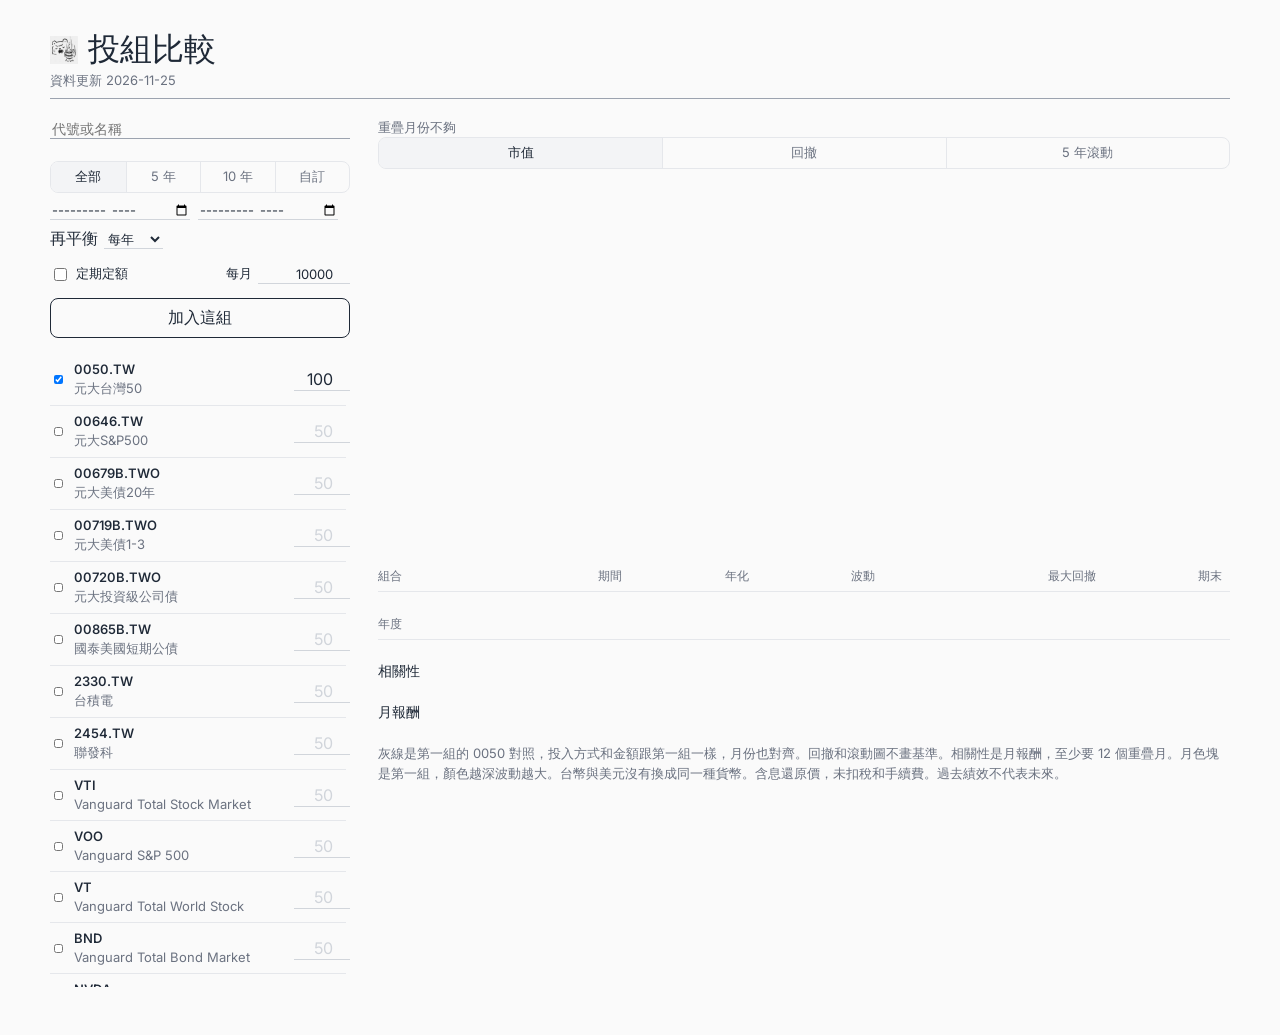
==== web/index.html @ 2f6463bc "fix(compare): match the benchmark to the first mix Signed-off-by: Tom Liu (Liu Hsiu-Chi) <0xtomlord1" ====
<!doctype html>
<html lang="zh-Hant">
<head>
  <meta charset="utf-8">
  <meta name="viewport" content="width=device-width, initial-scale=1">
  <title>投組比較</title>
  <link rel="icon" href="./icon.webp" type="image/webp">
  <link rel="preconnect" href="https://fonts.googleapis.com">
  <link rel="stylesheet" href="https://fonts.googleapis.com/css2?family=Inter:wght@400;500&display=swap">
  <link rel="stylesheet" href="./styles.css">
</head>
<body>
  <main>
    <header>
      <h1><img src="./icon.webp" alt="">投組比較</h1>
      <p class="meta" id="updated"></p>
    </header>
    <section class="layout">
      <aside>
        <input id="filter" type="search" placeholder="代號或名稱" autocomplete="off">
        <div class="controls">
          <div class="window" id="window" role="group" aria-label="區間">
            <button type="button" data-years="0" class="is-on" aria-pressed="true">全部</button>
            <button type="button" data-years="5" aria-pressed="false">5 年</button>
            <button type="button" data-years="10" aria-pressed="false">10 年</button>
            <button type="button" data-years="custom" aria-pressed="false">自訂</button>
          </div>
          <div class="dates" hidden>
            <input id="from" type="month">
            <input id="to" type="month">
          </div>
          <label class="amount">再平衡
            <select id="rebalance">
              <option value="year">每年</option>
              <option value="quarter">每季</option>
              <option value="month">每月</option>
              <option value="none">不調整</option>
            </select>
          </label>
          <div class="amount-row">
            <label class="mode"><input id="dca" type="checkbox"> 定期定額</label>
            <label class="amount">每月 <input id="amount" type="number" min="1" step="1000" value="10000"></label>
          </div>
          <button id="add" type="button">加入這組</button>
        </div>
        <div id="picker"></div>
      </aside>
      <div>
        <p id="note"></p>
        <div class="window chart-mode" id="chart-mode" role="group" aria-label="圖表">
          <button type="button" data-mode="value" class="is-on" aria-pressed="true">市值</button>
          <button type="button" data-mode="drawdown" aria-pressed="false">回撤</button>
          <button type="button" data-mode="rolling" aria-pressed="false">5 年滾動</button>
        </div>
        <div id="legend"></div>
        <div class="chart-wrap">
          <canvas id="chart" width="840" height="360"></canvas>
          <div id="hover" hidden></div>
        </div>
        <table>
          <thead>
            <tr>
              <th>組合</th>
              <th>期間</th>
              <th>年化</th>
              <th>波動</th>
              <th>最大回撤</th>
              <th>期末</th>
            </tr>
          </thead>
          <tbody id="stats"></tbody>
        </table>
        <div class="table-wrap">
          <table>
            <thead><tr id="year-head"><th>年度</th></tr></thead>
            <tbody id="years"></tbody>
          </table>
        </div>
        <h2>相關性</h2>
        <table><tbody id="corr"></tbody></table>
        <h2>月報酬</h2>
        <div id="heat"></div>
        <p class="fine">灰線是第一組的 0050 對照，投入方式和金額跟第一組一樣，月份也對齊。回撤和滾動圖不畫基準。相關性是月報酬，至少要 12 個重疊月。月色塊是第一組，顏色越深波動越大。台幣與美元沒有換成同一種貨幣。含息還原價，未扣稅和手續費。過去績效不代表未來。</p>
      </div>
    </section>
  </main>
  <script src="./app.js"></script>
</body>
</html>
---- web/styles.css ----
:root {
  color: #1f2937;
  background: #fafafa;
  font-family: Inter, ui-sans-serif, system-ui, sans-serif;
}

body { margin: 0; }

main {
  width: min(1180px, calc(100% - 32px));
  margin: 28px auto 48px;
}

header {
  border-bottom: 1px solid #9ca3af;
  padding-bottom: 8px;
}

h1, p { margin: 0; }

h1 {
  display: flex;
  gap: 10px;
  align-items: center;
  font-family: "Iowan Old Style", Palatino, "Palatino Linotype", serif;
  font-size: 32px;
  font-weight: 500;
}

h1 img {
  width: 28px;
  height: 28px;
}

.meta, small, .fine, #note {
  color: #6b7280;
  font-size: 13px;
}

.layout {
  display: grid;
  grid-template-columns: 300px minmax(0, 1fr);
  gap: 28px;
  align-items: start;
  margin-top: 20px;
}

aside {
  position: sticky;
  top: 16px;
  max-height: calc(100vh - 32px);
  display: flex;
  flex-direction: column;
}

#picker {
  min-height: 0;
  overflow: auto;
  padding-right: 4px;
}

#filter {
  width: 100%;
  margin-bottom: 8px;
  border: 0;
  border-bottom: 1px solid #9ca3af;
  background: transparent;
  color: inherit;
  font: inherit;
  font-size: 14px;
}

#filter:focus { outline: none; border-bottom-color: #1f2937; }

#picker { display: flex; flex-direction: column; }

.pick {
  display: grid;
  grid-template-columns: 16px 1fr 52px;
  gap: 8px;
  align-items: center;
  padding: 7px 0;
  border-bottom: 1px solid #e5e7eb;
}

.pick.is-hidden { display: none; }

.pick strong { display: block; font-size: 13px; font-weight: 560; }

#amount {
  width: 88px;
  border: 0;
  border-bottom: 1px solid #d1d5db;
  background: transparent;
  color: inherit;
  font: inherit;
  text-align: right;
}

.weight {
  width: 52px;
  border: 0;
  border-bottom: 1px solid #d1d5db;
  background: transparent;
  color: inherit;
  font: inherit;
  text-align: right;
}

.weight:disabled { color: #d1d5db; }

button {
  border: 0;
  background: transparent;
  color: inherit;
  font: inherit;
  cursor: pointer;
}

#legend {
  display: flex;
  flex-wrap: wrap;
  gap: 14px;
  margin: 12px 0;
  font-size: 13px;
}

.swatch {
  display: inline-block;
  width: 18px;
  height: 2px;
  margin-right: 6px;
  vertical-align: middle;
}

.remove {
  margin-left: 6px;
  border: 0;
  background: transparent;
  color: #9ca3af;
  cursor: pointer;
}

.controls {
  display: flex;
  flex-direction: column;
  gap: 8px;
  margin: 14px 0 16px;
}

.window {
  display: grid;
  grid-template-columns: repeat(4, 1fr);
  border: 1px solid #e5e7eb;
  border-radius: 8px;
  overflow: hidden;
}

.window button {
  padding: 6px 0;
  color: #6b7280;
  font-size: 13px;
}

.window button + button { border-left: 1px solid #e5e7eb; }

.window button.is-on {
  background: #f3f4f6;
  color: #1f2937;
}

.amount-row {
  display: flex;
  align-items: center;
  justify-content: space-between;
  gap: 8px;
  min-height: 32px;
  font-size: 13px;
}

.mode, .amount {
  display: flex;
  gap: 6px;
  align-items: center;
}

#add {
  width: 100%;
  padding: 8px 0;
  border: 1px solid #1f2937;
  border-radius: 8px;
  text-align: center;
}

.dates { display: flex; gap: 8px; }

.dates input, #rebalance {
  border: 0;
  border-bottom: 1px solid #d1d5db;
  background: transparent;
  color: inherit;
  font: inherit;
  font-size: 13px;
}

.chart-mode { grid-template-columns: repeat(3, 1fr); margin-bottom: 10px; }

h2 { margin: 22px 0 0; font-size: 14px; font-weight: 560; }

#heat { display: flex; flex-wrap: wrap; gap: 3px; margin-top: 8px; }

#heat i { width: 14px; height: 14px; background: #e5e7eb; }

.chart-wrap { position: relative; }

canvas { width: 100%; height: auto; cursor: crosshair; }

#hover {
  position: absolute;
  top: 8px;
  right: 8px;
  min-width: 180px;
  padding: 8px 10px;
  background: rgb(250 250 250 / 0.94);
  border: 1px solid #e5e7eb;
  font-size: 12px;
  line-height: 1.6;
  pointer-events: none;
}

.table-wrap {
  max-height: 280px;
  overflow: auto;
  margin-top: 18px;
}

table {
  width: 100%;
  margin-top: 0;
  border-collapse: collapse;
  font-size: 14px;
}

.table-wrap th { position: sticky; top: 0; background: #fafafa; }

th { color: #6b7280; font-size: 12px; font-weight: 500; }

td, th {
  padding: 6px 8px 6px 0;
  border-bottom: 1px solid #e5e7eb;
  text-align: left;
}

td:not(:first-child), th:not(:first-child) { text-align: right; }

.up { color: #0f766e; }
.down { color: #b91c1c; }

.fine { margin-top: 14px; line-height: 1.5; }

@media (max-width: 800px) {
  .layout, aside { display: block; position: static; max-height: none; }
  #picker { max-height: 240px; }
  .table-wrap, table { display: block; overflow-x: auto; }
}
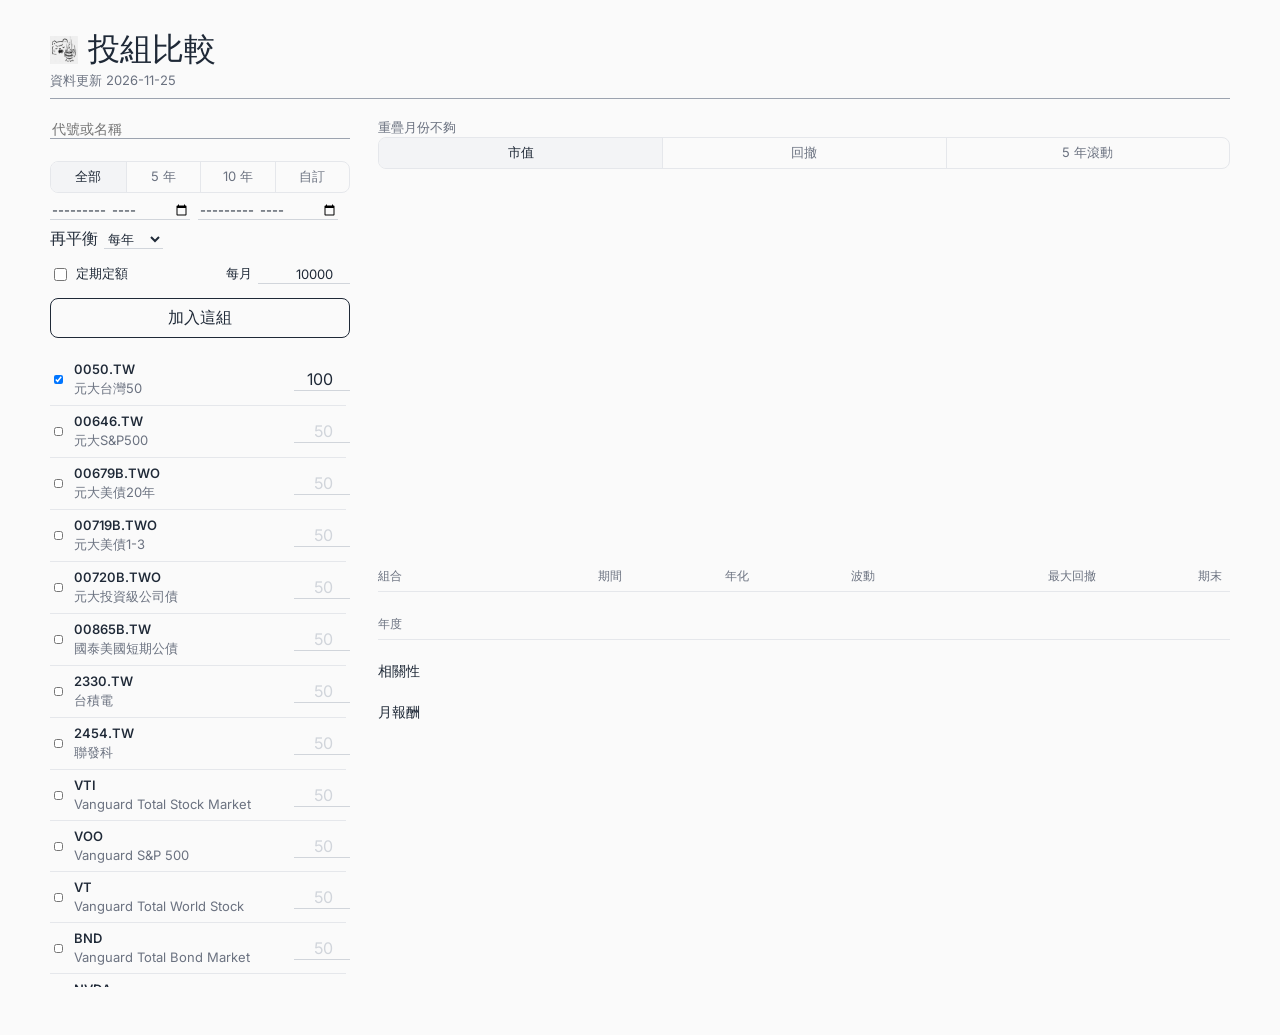
==== commit c197b2f5: "fix(web): drop the chart footnote Signed-off-by: Tom Liu (Liu Hsiu-Chi) <0xtomlord1122@gmail.com>" ====
--- a/web/index.html
+++ b/web/index.html
@@ -80,7 +80,6 @@
         <table><tbody id="corr"></tbody></table>
         <h2>月報酬</h2>
         <div id="heat"></div>
-        <p class="fine">灰線是第一組的 0050 對照，投入方式和金額跟第一組一樣，月份也對齊。回撤和滾動圖不畫基準。相關性是月報酬，至少要 12 個重疊月。月色塊是第一組，顏色越深波動越大。台幣與美元沒有換成同一種貨幣。含息還原價，未扣稅和手續費。過去績效不代表未來。</p>
       </div>
     </section>
   </main>
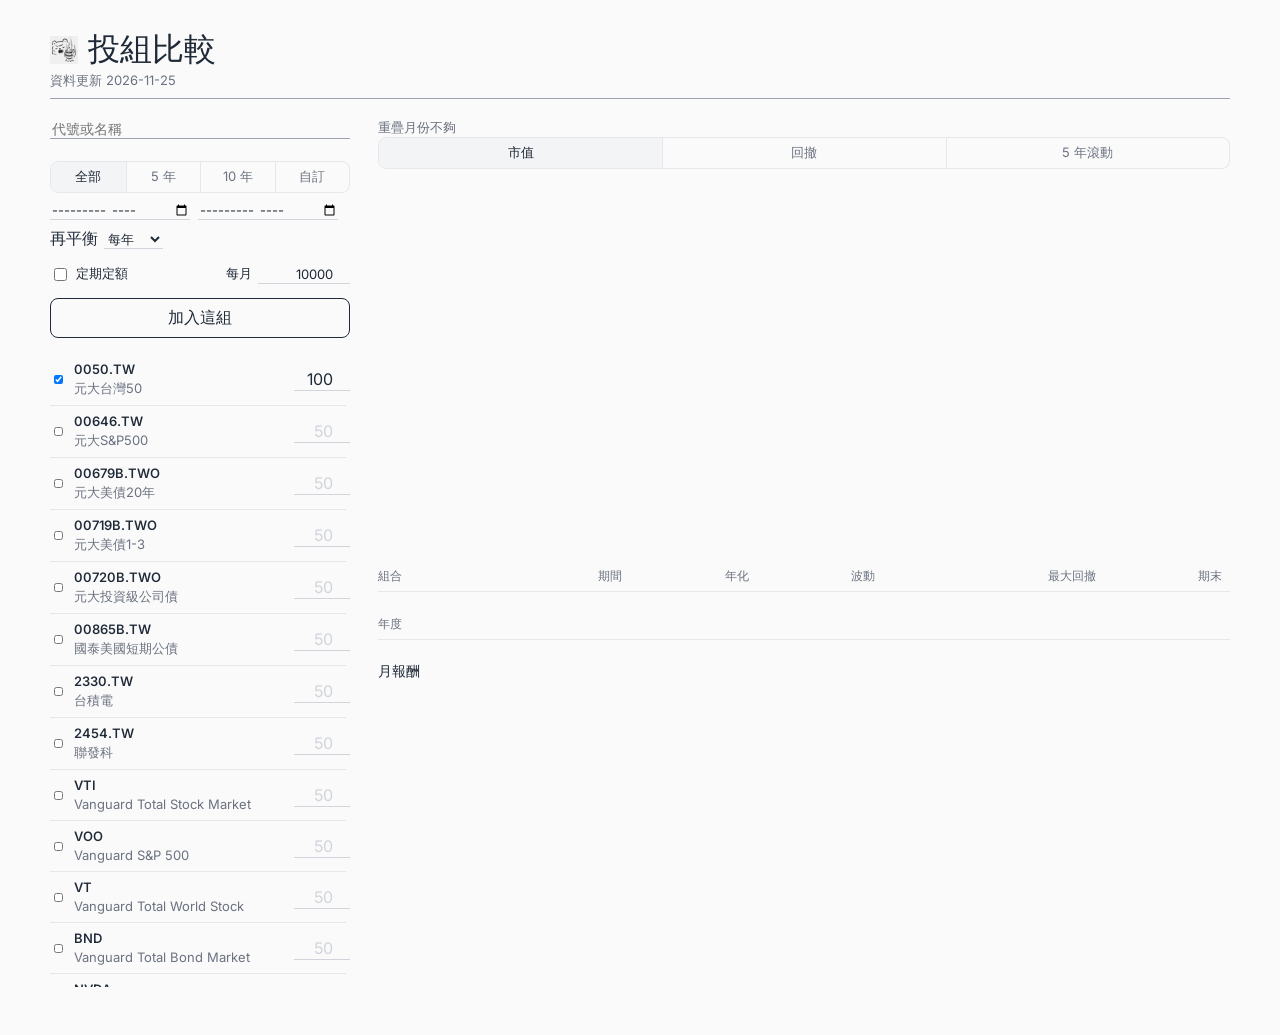
==== commit 9b7f4340: "fix(web): remove the correlation table Signed-off-by: Tom Liu (Liu Hsiu-Chi) <0xtomlord1122@gmail.co" ====
--- a/web/index.html
+++ b/web/index.html
@@ -76,8 +76,6 @@
             <tbody id="years"></tbody>
           </table>
         </div>
-        <h2>相關性</h2>
-        <table><tbody id="corr"></tbody></table>
         <h2>月報酬</h2>
         <div id="heat"></div>
       </div>
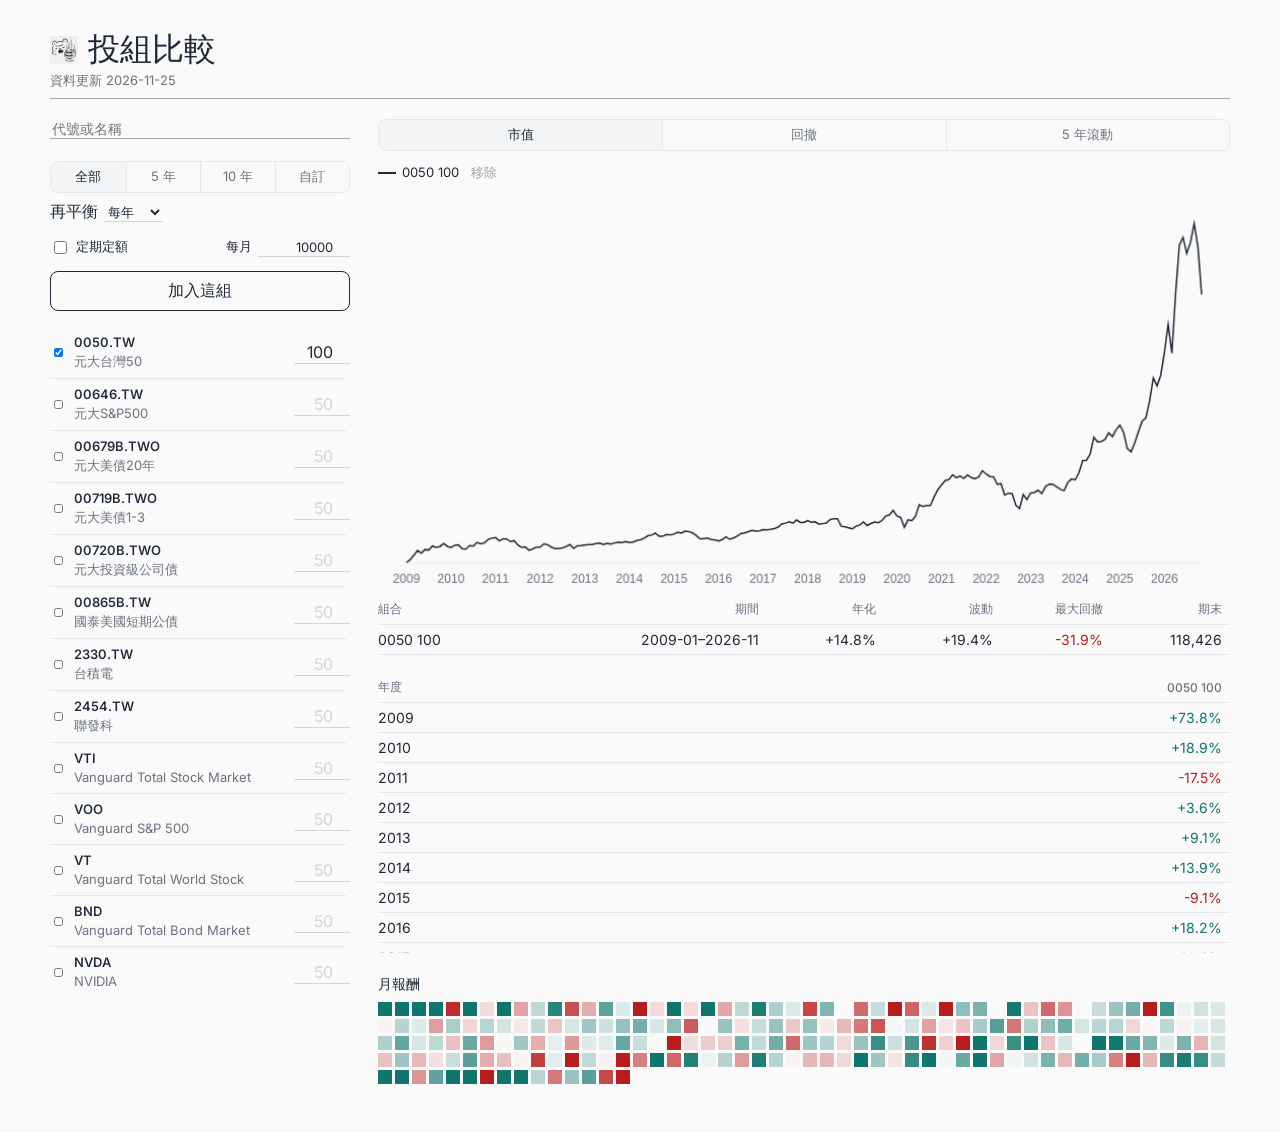
==== commit f4d6e52a: "feat(chart): label years without overlap Signed-off-by: Tom Liu (Liu Hsiu-Chi) <0xtomlord1122@gmail." ====
--- a/web/index.html
+++ b/web/index.html
@@ -54,7 +54,7 @@
         </div>
         <div id="legend"></div>
         <div class="chart-wrap">
-          <canvas id="chart" width="840" height="360"></canvas>
+          <canvas id="chart" width="840" height="390"></canvas>
           <div id="hover" hidden></div>
         </div>
         <table>
--- a/web/styles.css
+++ b/web/styles.css
@@ -193,6 +193,7 @@
 }
 
 .dates { display: flex; gap: 8px; }
+.dates[hidden] { display: none; }
 
 .dates input, #rebalance {
   border: 0;
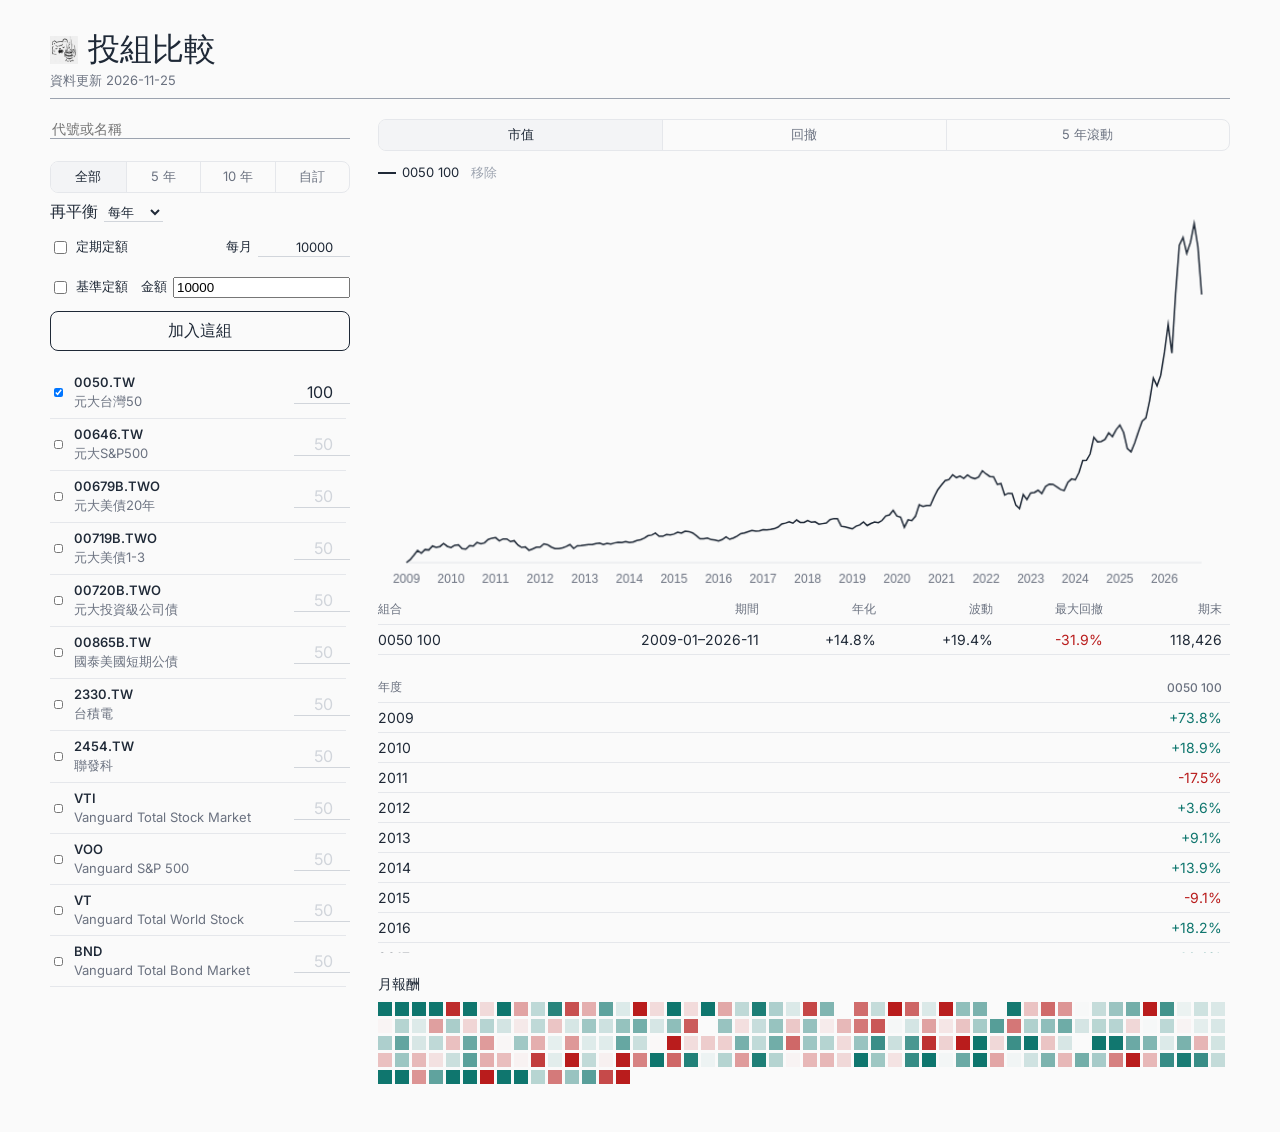
==== commit 962e2918: "feat(compare): let the benchmark amount be chosen Signed-off-by: Tom Liu (Liu Hsiu-Chi) <0xtomlord11" ====
--- a/web/index.html
+++ b/web/index.html
@@ -40,6 +40,10 @@
           <div class="amount-row">
             <label class="mode"><input id="dca" type="checkbox"> 定期定額</label>
             <label class="amount">每月 <input id="amount" type="number" min="1" step="1000" value="10000"></label>
+          </div>
+          <div class="amount-row">
+            <label class="mode"><input id="bench-dca" type="checkbox"> 基準定額</label>
+            <label class="amount">金額 <input id="bench-amount" type="number" min="1" step="1000" value="10000"></label>
           </div>
           <button id="add" type="button">加入這組</button>
         </div>
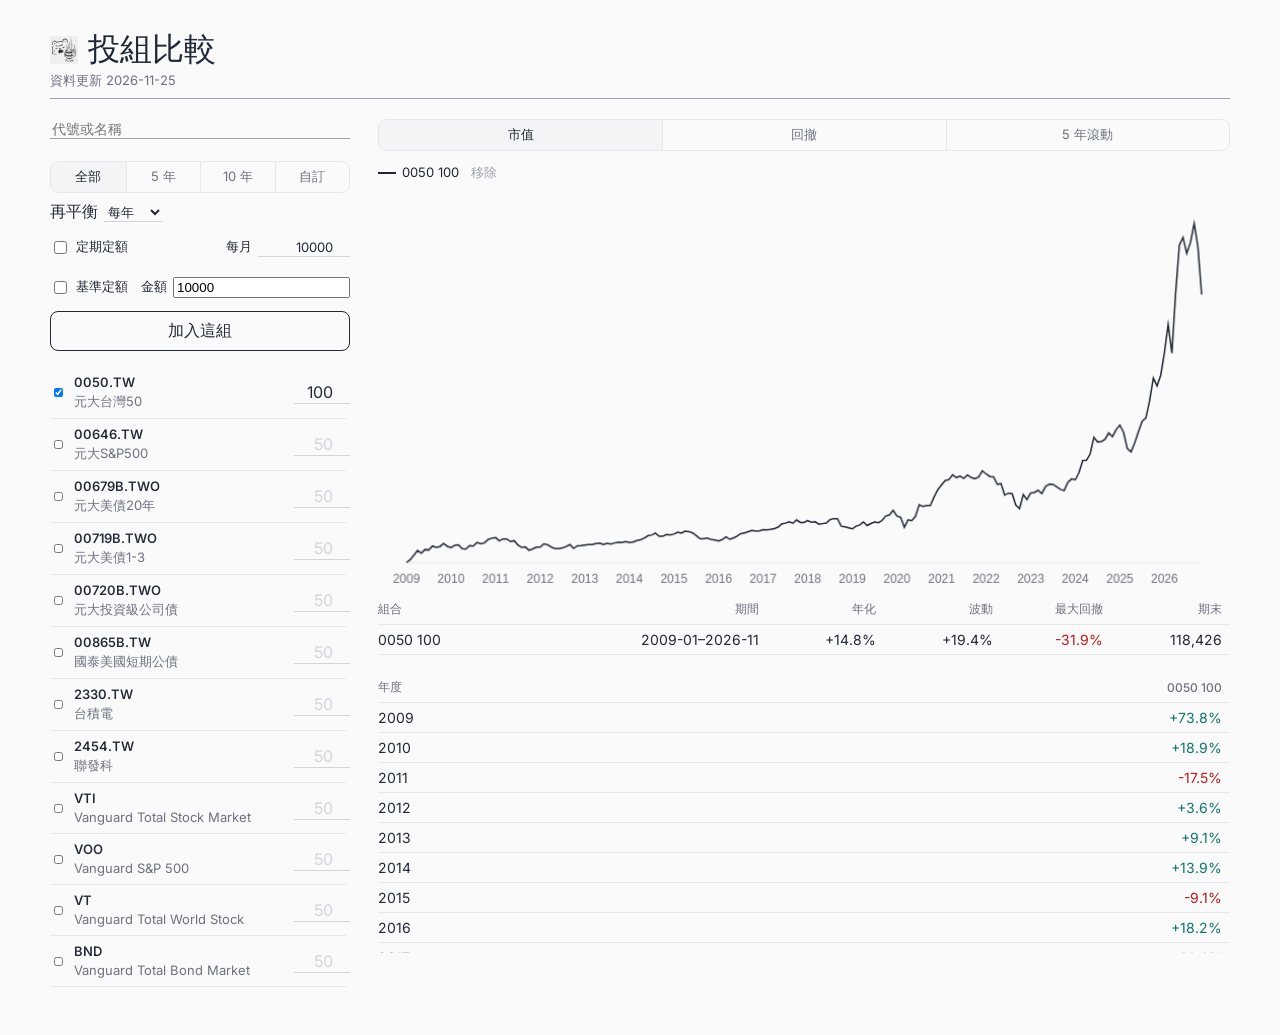
==== commit 12a77443: "fix(web): remove the monthly return squares Signed-off-by: Tom Liu (Liu Hsiu-Chi) <0xtomlord1122@gma" ====
--- a/web/index.html
+++ b/web/index.html
@@ -80,8 +80,6 @@
             <tbody id="years"></tbody>
           </table>
         </div>
-        <h2>月報酬</h2>
-        <div id="heat"></div>
       </div>
     </section>
   </main>
--- a/web/styles.css
+++ b/web/styles.css
@@ -205,12 +205,6 @@
 }
 
 .chart-mode { grid-template-columns: repeat(3, 1fr); margin-bottom: 10px; }
-
-h2 { margin: 22px 0 0; font-size: 14px; font-weight: 560; }
-
-#heat { display: flex; flex-wrap: wrap; gap: 3px; margin-top: 8px; }
-
-#heat i { width: 14px; height: 14px; background: #e5e7eb; }
 
 .chart-wrap { position: relative; }
 
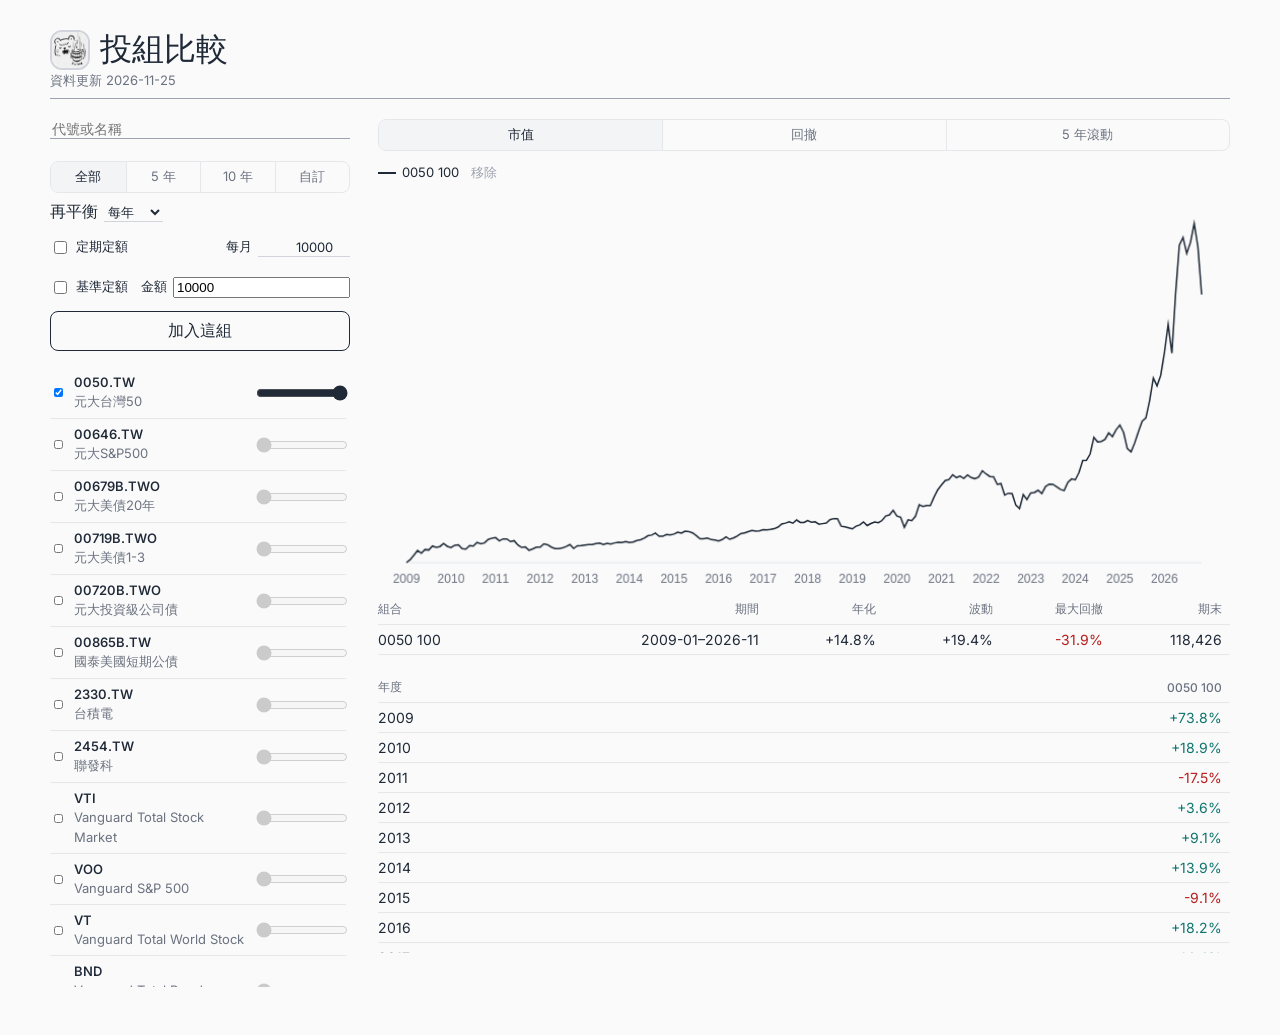
==== commit 0b217012: "feat(compare): edit a mix from the chart Signed-off-by: Tom Liu (Liu Hsiu-Chi) <0xtomlord1122@gmail." ====
--- a/web/index.html
+++ b/web/index.html
@@ -45,7 +45,9 @@
             <label class="mode"><input id="bench-dca" type="checkbox"> 基準定額</label>
             <label class="amount">金額 <input id="bench-amount" type="number" min="1" step="1000" value="10000"></label>
           </div>
+          <p id="weight-error" class="error" hidden>勾選的比例加總不能超過 100</p>
           <button id="add" type="button">加入這組</button>
+          <button id="save" type="button" hidden>儲存這組</button>
         </div>
         <div id="picker"></div>
       </aside>
--- a/web/styles.css
+++ b/web/styles.css
@@ -28,8 +28,10 @@
 }
 
 h1 img {
-  width: 28px;
-  height: 28px;
+  width: 36px;
+  height: 36px;
+  border: 2px solid #d1d5db;
+  border-radius: 12px;
 }
 
 .meta, small, .fine, #note {
@@ -76,7 +78,7 @@
 
 .pick {
   display: grid;
-  grid-template-columns: 16px 1fr 52px;
+  grid-template-columns: 16px 1fr 92px;
   gap: 8px;
   align-items: center;
   padding: 7px 0;
@@ -98,14 +100,15 @@
 }
 
 .weight {
-  width: 52px;
-  border: 0;
-  border-bottom: 1px solid #d1d5db;
-  background: transparent;
-  color: inherit;
-  font: inherit;
-  text-align: right;
-}
+  width: 92px;
+  accent-color: #1f2937;
+}
+
+.error { color: #b91c1c; font-size: 12px; }
+
+#legend span { cursor: pointer; }
+
+#save[hidden] { display: none; }
 
 .weight:disabled { color: #d1d5db; }
 
@@ -238,6 +241,14 @@
 
 .table-wrap th { position: sticky; top: 0; background: #fafafa; }
 
+#year-head th:not(:first-child),
+#stats td:first-child {
+  max-width: 140px;
+  overflow: hidden;
+  text-overflow: ellipsis;
+  white-space: nowrap;
+}
+
 th { color: #6b7280; font-size: 12px; font-weight: 500; }
 
 td, th {
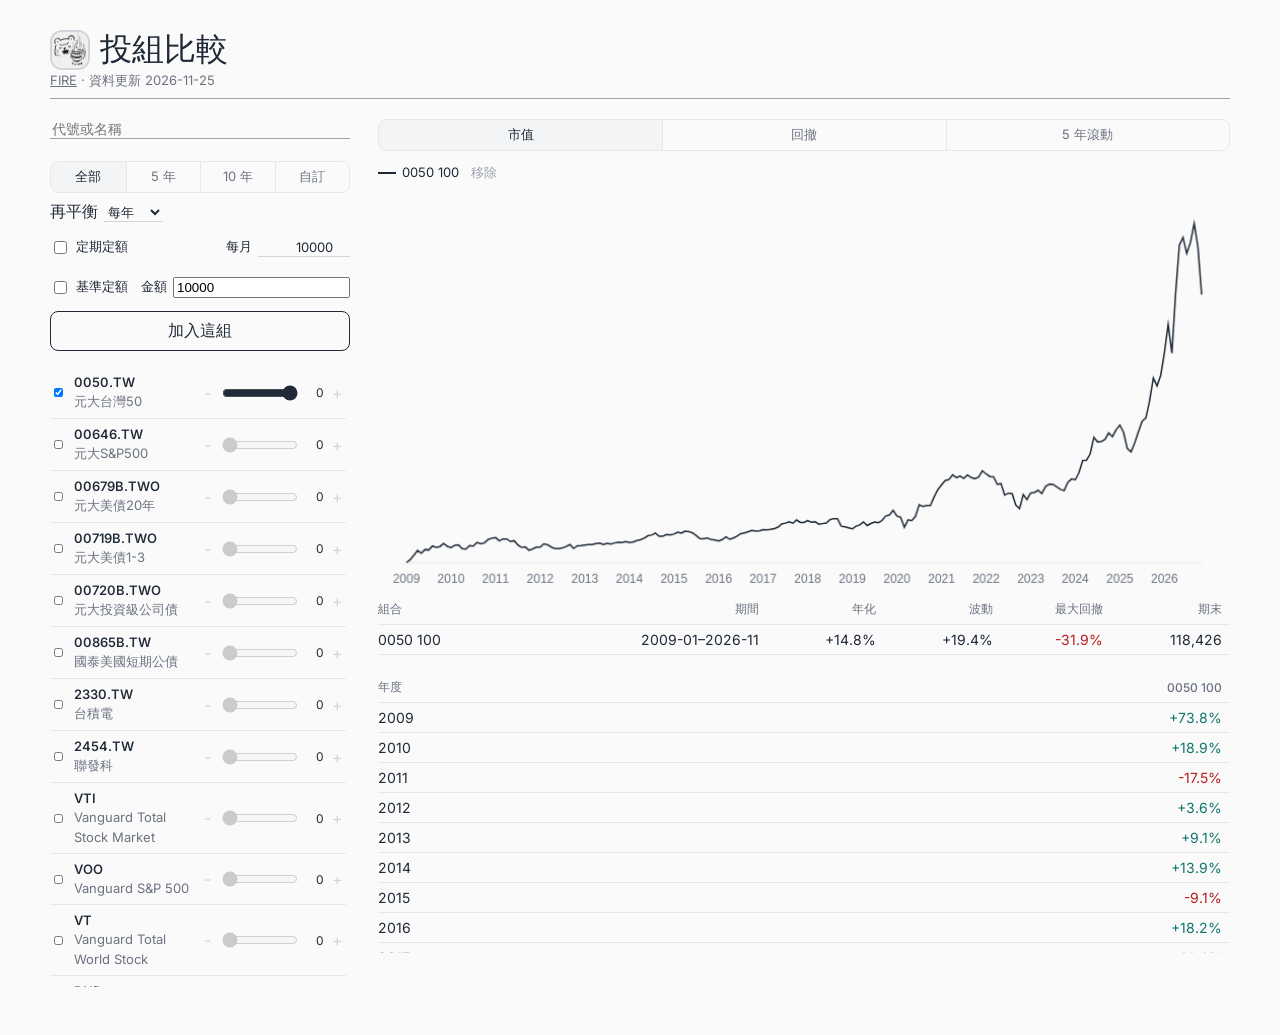
==== commit 453b1587: "feat(fire): add a 4 percent withdrawal calculator Signed-off-by: Tom Liu (Liu Hsiu-Chi) <0xtomlord11" ====
--- a/web/index.html
+++ b/web/index.html
@@ -13,7 +13,7 @@
   <main>
     <header>
       <h1><img src="./icon.webp" alt="">投組比較</h1>
-      <p class="meta" id="updated"></p>
+      <p class="meta"><a href="./fire.html">FIRE</a> · <span id="updated"></span></p>
     </header>
     <section class="layout">
       <aside>
--- a/web/styles.css
+++ b/web/styles.css
@@ -34,6 +34,43 @@
   border-radius: 12px;
 }
 
+a { color: inherit; }
+
+.fire { width: min(720px, calc(100% - 32px)); }
+
+.fire form {
+  display: grid;
+  grid-template-columns: repeat(2, minmax(0, 1fr));
+  gap: 14px 20px;
+  margin-top: 24px;
+}
+
+.fire label { display: flex; flex-direction: column; gap: 6px; font-size: 13px; color: #6b7280; }
+
+.fire input {
+  border: 0;
+  border-bottom: 1px solid #d1d5db;
+  background: transparent;
+  color: inherit;
+  font: inherit;
+  font-size: 18px;
+}
+
+#result {
+  display: grid;
+  grid-template-columns: repeat(4, 1fr);
+  gap: 16px;
+  margin-top: 28px;
+}
+
+#result strong {
+  display: block;
+  margin-top: 4px;
+  font-family: "Iowan Old Style", Palatino, serif;
+  font-size: 28px;
+  font-weight: 500;
+}
+
 .meta, small, .fine, #note {
   color: #6b7280;
   font-size: 13px;
@@ -78,7 +115,7 @@
 
 .pick {
   display: grid;
-  grid-template-columns: 16px 1fr 92px;
+  grid-template-columns: 16px 1fr 148px;
   gap: 8px;
   align-items: center;
   padding: 7px 0;
@@ -99,10 +136,25 @@
   text-align: right;
 }
 
-.weight {
-  width: 92px;
-  accent-color: #1f2937;
-}
+.slider {
+  display: grid;
+  grid-template-columns: 18px 1fr 24px 18px;
+  gap: 4px;
+  align-items: center;
+}
+
+.weight { width: 100%; accent-color: #1f2937; }
+
+.slider output { font-size: 12px; text-align: right; }
+
+.step {
+  width: 18px;
+  height: 18px;
+  padding: 0;
+  line-height: 18px;
+}
+
+.step:disabled { color: #d1d5db; }
 
 .error { color: #b91c1c; font-size: 12px; }
 
@@ -187,7 +239,7 @@
   align-items: center;
 }
 
-#add {
+#add, #save {
   width: 100%;
   padding: 8px 0;
   border: 1px solid #1f2937;
